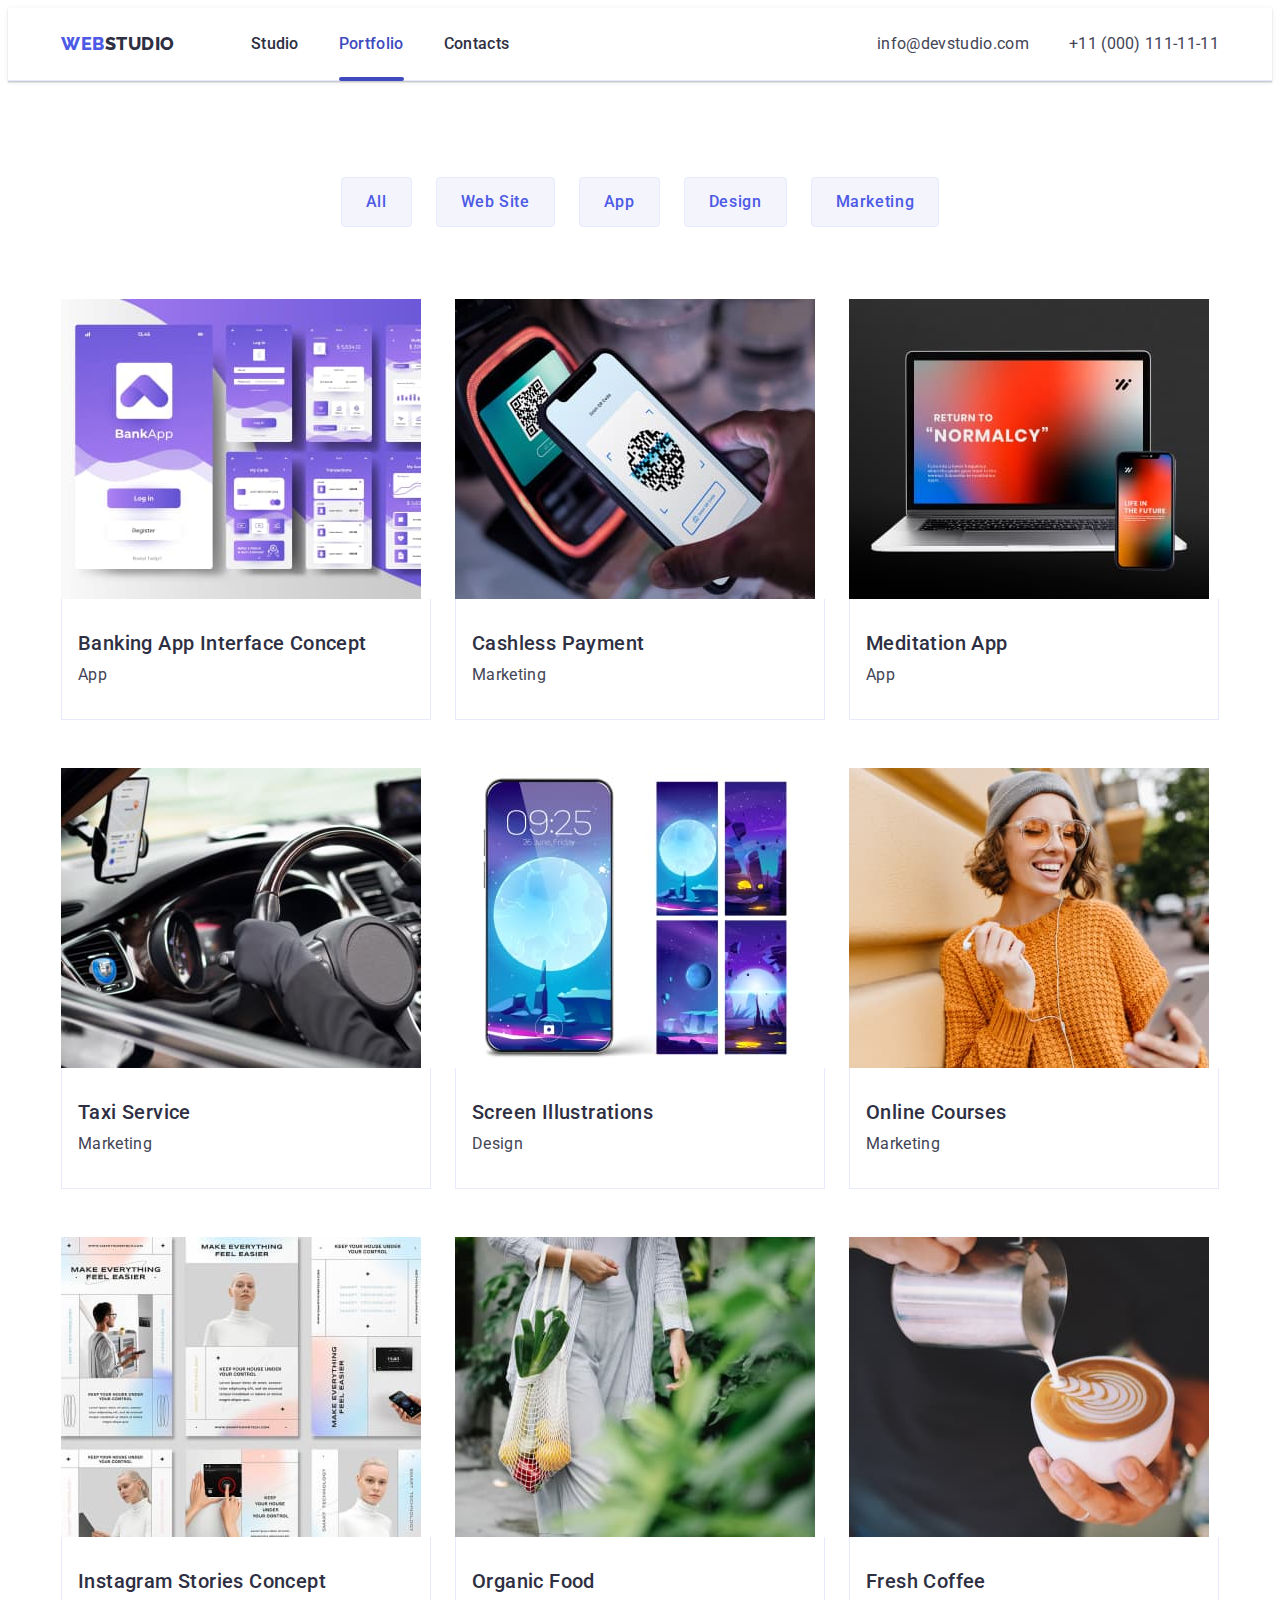
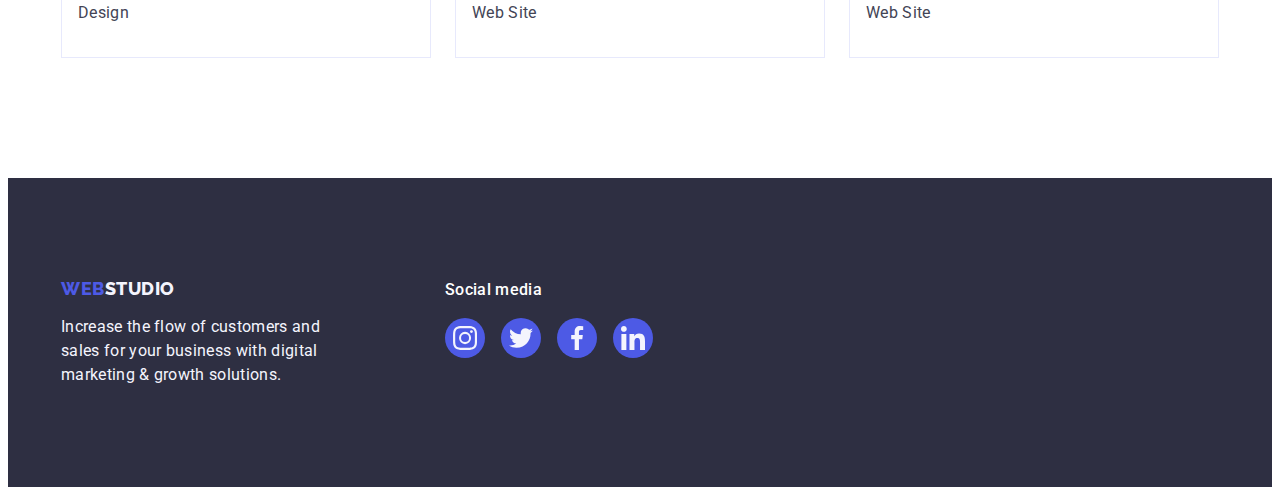
==== portfolio.html @ 762cbf44 "Initial commit" ====
<!DOCTYPE html>
<html lang="en">
	<head>
		<meta charset="UTF-8" />
		<meta http-equiv="X-UA-Compatible" content="IE=edge" />
		<meta name="viewport" content="width=device-width, initial-scale=1.0" />
		<title>WebStudio</title>
		<link rel="preconnect" href="https://fonts.googleapis.com" />
		<link rel="preconnect" href="https://fonts.gstatic.com" crossorigin />
		<link
			href="https://fonts.googleapis.com/css2?family=Raleway:wght@800&family=Roboto:wght@400;500;700&display=swap"
			rel="stylesheet"
		/>
		<link
			rel="stylesheet"
			href="https://cdnjs.cloudflare.com/ajax/libs/modern-normalize/1.1.0/modern-normalize.min.css"
			integrity="sha512-wpPYUAdjBVSE4KJnH1VR1HeZfpl1ub8YT/NKx4PuQ5NmX2tKuGu6U/JRp5y+Y8XG2tV+wKQpNHVUX03MfMFn9Q=="
			crossorigin="anonymous"
			referrerpolicy="no-referrer"
		/>
		<link rel="stylesheet" href="./css/styles.css" />
	</head>
	<body class="body">
		<!-------------------------- HEADER ----------------------->
		<header class="header">
			<div class="conteiner header-conteiner">
				<nav class="header-navigation">
					<a class="header-logo link" href="./index.html"
						>Web<span class="studio" style="color: #2e2f42">Studio</span></a
					>
					<ul class="header-list list">
						<li class="header-item">
							<a class="header-link text link" href="./index.html">Studio</a>
						</li>
						<li class="header-item">
							<a class="header-link text link current" href="./portfolio.html"
								>Portfolio</a
							>
						</li>
						<li class="header-item">
							<a class="header-link text link" href="">Contacts</a>
						</li>
					</ul>
				</nav>
				<address class="header-contacts">
					<ul class="contacts-list list">
						<li class="contacts-item">
							<a
								class="contacts-link text link"
								href="mailto:info@devstudio.com"
								>info@devstudio.com</a
							>
						</li>
						<li class="contacts-item">
							<a class="contacts-link text link" href="tel:+110001111111"
								>+11 (000) 111-11-11</a
							>
						</li>
					</ul>
				</address>
			</div>
		</header>
		<!-------------------------- MAIN --------------------------->
		<main>
			<section class="portfolio">
				<div class="conteiner">
					<h1 class="visually-hidden">Portfolio WebStudio</h1>
					<ul class="filters-list list">
						<li class="filters-item">
							<button type="button" class="filters-btn">All</button>
						</li>
						<li class="filters-item button">
							<button type="button" class="filters-btn">Web Site</button>
						</li>
						<li class="filters-item button">
							<button type="button" class="filters-btn">App</button>
						</li>
						<li class="filters-item button">
							<button type="button" class="filters-btn">Design</button>
						</li>
						<li class="filters-item button">
							<button type="button" class="filters-btn">Marketing</button>
						</li>
					</ul>
					<ul class="projects-list list">
						<li class="projects-item">
							<a class="projects-link link" href="">
								<div class="projects-link-img-wrapper">
									<img
										class="projects-foto"
										src="./images/banking-app.jpg"
										alt="banking app"
										width="360"
										height="300"
									/>
									<p class="overlay text">
										14 Stylish and User-Friendly App Design Concepts · Task
										Manager App · Calorie Tracker App · Exotic Fruit Ecommerce
										App · Cloud Storage App
									</p>
								</div>
								<div class="projects-card">
									<h2 class="projects-title subtitle">
										Banking App Interface Concept
									</h2>
									<p class="projects-text text">App</p>
								</div>
							</a>
						</li>
						<li class="projects-item">
							<a class="projects-link link" href="">
								<div class="projects-link-img-wrapper">
									<img
										src="./images/cashless-payment.jpg"
										alt="cashless payment"
										width="360"
										height="300"
									/>
									<p class="overlay text">
										14 Stylish and User-Friendly App Design Concepts · Task
										Manager App · Calorie Tracker App · Exotic Fruit Ecommerce
										App · Cloud Storage App
									</p>
								</div>
								<div class="projects-card">
									<h2 class="projects-title subtitle">Cashless Payment</h2>
									<p class="projects-text text">Marketing</p>
								</div>
							</a>
						</li>
						<li class="projects-item">
							<a class="projects-link link" href="">
								<div class="projects-link-img-wrapper">
									<img
										src="./images/meditation-app.jpg"
										alt="meditation app"
										width="360"
										height="300"
									/>
									<p class="overlay text">
										14 Stylish and User-Friendly App Design Concepts · Task
										Manager App · Calorie Tracker App · Exotic Fruit Ecommerce
										App · Cloud Storage App
									</p>
								</div>
								<div class="projects-card">
									<h2 class="projects-title subtitle">Meditation App</h2>
									<p class="projects-text text">App</p>
								</div>
							</a>
						</li>
						<li class="projects-item">
							<a class="projects-link link" href="">
								<div class="projects-link-img-wrapper">
									<img
										src="./images/taxi-service.jpg"
										alt="marketing"
										width="360"
										height="300"
									/>
									<p class="overlay text">
										14 Stylish and User-Friendly App Design Concepts · Task
										Manager App · Calorie Tracker App · Exotic Fruit Ecommerce
										App · Cloud Storage App
									</p>
								</div>
								<div class="projects-card">
									<h2 class="projects-title subtitle">Taxi Service</h2>
									<p class="projects-text text">Marketing</p>
								</div>
							</a>
						</li>
						<li class="projects-item">
							<a class="projects-link link" href="">
								<div class="projects-link-img-wrapper">
									<img
										src="./images/screen-illustrations.jpg"
										alt="screen illustrations"
										width="360"
										height="300"
									/>
									<p class="overlay text">
										14 Stylish and User-Friendly App Design Concepts · Task
										Manager App · Calorie Tracker App · Exotic Fruit Ecommerce
										App · Cloud Storage App
									</p>
								</div>
								<div class="projects-card">
									<h2 class="projects-title subtitle">Screen Illustrations</h2>
									<p class="projects-text text">Design</p>
								</div>
							</a>
						</li>
						<li class="projects-item">
							<a class="projects-link link" href="">
								<div class="projects-link-img-wrapper">
									<img
										src="./images/online-courses.jpg"
										alt="online courses"
										width="360"
										height="300"
									/>
									<p class="overlay text">
										14 Stylish and User-Friendly App Design Concepts · Task
										Manager App · Calorie Tracker App · Exotic Fruit Ecommerce
										App · Cloud Storage App
									</p>
								</div>
								<div class="projects-card">
									<h2 class="projects-title subtitle">Online Courses</h2>
									<p class="projects-text text">Marketing</p>
								</div>
							</a>
						</li>
						<li class="projects-item">
							<a class="projects-link link" href="">
								<div class="projects-link-img-wrapper">
									<img
										src="./images/instagram-stories.jpg"
										alt="instagram stories"
										width="360"
										height="300"
									/>
									<p class="overlay text">
										14 Stylish and User-Friendly App Design Concepts · Task
										Manager App · Calorie Tracker App · Exotic Fruit Ecommerce
										App · Cloud Storage App
									</p>
								</div>
								<div class="projects-card">
									<h2 class="projects-title subtitle">
										Instagram Stories Concept
									</h2>
									<p class="projects-text text">Design</p>
								</div>
							</a>
						</li>
						<li class="projects-item">
							<a class="projects-link link" href="">
								<div class="projects-link-img-wrapper">
									<img
										src="./images/organic-food.jpg"
										alt="organic food"
										width="360"
										height="300"
									/>
									<p class="overlay text">
										14 Stylish and User-Friendly App Design Concepts · Task
										Manager App · Calorie Tracker App · Exotic Fruit Ecommerce
										App · Cloud Storage App
									</p>
								</div>
								<div class="projects-card">
									<h2 class="projects-title subtitle">Organic Food</h2>
									<p class="projects-text text">Web Site</p>
								</div>
							</a>
						</li>
						<li class="projects-item">
							<a class="projects-link link" href="">
								<div class="projects-link-img-wrapper">
									<img
										src="./images/fresh-coffee.jpg"
										alt="fresh coffee"
										width="360"
										height="300"
									/>
									<p class="overlay text">
										14 Stylish and User-Friendly App Design Concepts · Task
										Manager App · Calorie Tracker App · Exotic Fruit Ecommerce
										App · Cloud Storage App
									</p>
								</div>
								<div class="projects-card">
									<h2 class="projects-title subtitle">Fresh Coffee</h2>
									<p class="projects-text text">Web Site</p>
								</div>
							</a>
						</li>
					</ul>
				</div>
			</section>
		</main>

		<!------------------------- FOOTER ------------------------->
		<footer class="footer">
			<div class="conteiner footer-conteiner">
				<div class="footer-logo-box">
					<a class="footer-logo link" href=""
						>Web<span class="studio" style="color: #f4f4fd">Studio</span></a
					>
					<p class="footer-text text">
						Increase the flow of customers and sales for your business with
						digital marketing & growth solutions.
					</p>
				</div>
				<div class="footer-soc-wrap">
					<p class="footer-subtitle">Social media</p>
					<ul class="footer-soc-list list">
						<li class="footer-soc-item">
							<a class="footer-soc-link link" href="">
								<svg class="footer-soc-icon" width="24" height="24">
									<use href="./images/icons.svg#icon-instagram"></use>
								</svg>
							</a>
						</li>
						<li class="footer-soc-item">
							<a class="footer-soc-link link" href="">
								<svg class="footer-soc-icon" width="24" height="24">
									<use href="./images/icons.svg#icon-twitter"></use>
								</svg>
							</a>
						</li>
						<li class="footer-soc-item">
							<a class="footer-soc-link link" href="">
								<svg class="footer-soc-icon" width="24" height="24">
									<use href="./images/icons.svg#icon-facebook"></use>
								</svg>
							</a>
						</li>
						<li class="footer-soc-item">
							<a class="footer-soc-link link" href="">
								<svg class="footer-soc-icon" width="24" height="24">
									<use href="./images/icons.svg#icon-linkedin"></use>
								</svg>
							</a>
						</li>
					</ul>
				</div>
			</div>
		</footer>
	</body>
</html>
---- css/styles.css ----
:root {
	--main-text-color: #2e2f42;
	--second-text-color: #434455;
	--subtle-text-color: #8e8f99;
	--primary-state-color: #4d5ae5;
	--pressed-state-color: #404bbf;
	--main-bgr-color: #ffffff;
	--second-bgr-color: #f4f4fd;
	--bg-gradient: linear-gradient(rgba(46, 47, 66, 0.7), rgba(46, 47, 66, 0.7));
	--typical-transitions: 250ms cubic-bezier(0.4, 0, 0.2, 1);
}

p,
h1,
h2,
h3,
h4,
h5,
h6 {
	margin: 0;
}
ul {
	margin: 0;
	padding-left: 0;
}

button {
	cursor: pointer;
}

address {
	font-style: normal;
}

img {
	display: block;
	max-width: 100%;
	height: auto;
}

body {
	font-family: "Roboto", sans-serif;
}
.body {
	color: var(--second-text-color);
	background-color: var(--main-bgr-color);
}

.list {
	list-style: none;
}

.link {
	text-decoration: none;
}

.no-scroll {
	overflow: hidden;
}

.conteiner {
	width: 1158px;
	padding: 0 15px;
	margin: 0 auto;
	/* outline: 2px solid red; */
}

.visually-hidden {
	position: absolute;
	width: 1px;
	height: 1px;
	margin: -1px;
	border: 0;
	padding: 0;
	white-space: nowrap;
	clip-path: inset(100%);
	clip: rect(0 0 0 0);
	overflow: hidden;
}

.button {
	font-family: "Roboto", sans-serif;
	font-weight: 500;
	font-size: 16px;
	line-height: 1.5;
	letter-spacing: 0.04em;
	display: flex;
	align-items: center;
	border-radius: 4px;
}
.title {
	font-weight: 700;
	font-size: 36px;
	line-height: 1.11;
	text-align: center;
	letter-spacing: 0.02em;
	text-transform: capitalize;
}
.subtitle {
	font-weight: 500;
	font-size: 20px;
	line-height: 1.2;
	letter-spacing: 0.02em;
}
.text {
	font-size: 16px;
	line-height: 1.5;
	letter-spacing: 0.02em;
}
.modal-text {
	font-size: 12px;
	line-height: 1.17;
	letter-spacing: 0.04em;
}

.section {
	padding-top: 120px;
	padding-bottom: 120px;
}

/** ------------- HEADER ------------ */

.header {
	background-color: var(--main-bgr-color);
	border-bottom: 1px solid #e7e9fc;
	box-shadow: 0px 2px 1px rgba(46, 47, 66, 0.08),
		0px 1px 1px rgba(46, 47, 66, 0.16), 0px 1px 6px rgba(46, 47, 66, 0.08);
}
.header-conteiner {
	display: flex;
	align-items: center;
}
.header-navigation {
	display: flex;
	align-items: center;
	margin-right: auto;
}

.header-logo {
	font-family: "Raleway", sans-serif;
	font-weight: 800;
	font-size: 18px;
	line-height: 1.17;
	letter-spacing: 0.03em;
	text-transform: uppercase;
	text-decoration: none;
	color: var(--primary-state-color);
	margin-right: 76px;
	padding-top: 24px;
	padding-bottom: 24px;
	display: block;
}
.header-list {
	display: flex;
	gap: 40px;
}

.header-item::after {
}
.current {
	position: relative;
}

.header-link.current {
	color: var(--pressed-state-color);
}
.current::after {
	content: "";
	position: absolute;
	left: 0;
	bottom: -1px;
	width: 100%;
	height: 4px;
	border-radius: 2px;
	background-color: var(--pressed-state-color);
}

.header-link {
	font-weight: 500;
	color: var(--main-text-color);
	padding-top: 24px;
	padding-bottom: 24px;
	display: block;
	transition: color var(--typical-transitions);
}

.header-link:is(:hover, :focus) {
	color: var(--pressed-state-color);
}

.header-contacts {
	font-style: normal;
}

.contacts-list {
	display: flex;
	gap: 40px;
}

.contacts-link {
	color: var(--second-text-color);
	padding-top: 24px;
	padding-bottom: 24px;
	display: block;
	transition: color var(--typical-transitions);
}
.contacts-link:is(:hover, :focus) {
	color: var(--pressed-state-color);
}

/** -------------HERO-------------- */

.hero {
	background-color: var(--main-text-color);
	background-image: var(--bg-gradient), url(../images/people-office.jpg);
	background-repeat: no-repeat;
	background-position: center;
	background-size: cover;
	max-width: 1440px;
	padding: 188px 0;
	margin-right: auto;
	margin-left: auto;
}
.hero-conteiner {
}

.hero-title {
	font-weight: 700;
	font-size: 56px;
	line-height: 1.07;
	letter-spacing: 0.02em;
	color: var(--main-bgr-color);
	max-width: 496px;
	text-align: center;
	margin: 0 auto;
	margin-bottom: 48px;
}

.hero-btn {
	color: var(--main-bgr-color);
	margin: 0 auto;
	padding: 16px 32px;
	background-color: var(--primary-state-color);
	border: 1px solid transparent;
	box-shadow: 0 4px 4px rgba(0, 0, 0, 0.15);
	transition: background-color var(--typical-transitions);
}

.hero-btn:is(:hover, :focus) {
	background-color: var(--pressed-state-color);
}
/** --------------- ABOUT ----------------- */

.about {
	padding-top: 120px;
}

.about-list {
	display: flex;
	gap: 24px;
}
.about-item {
	flex-basis: calc((100% -24px) / 4);
	width: 264px;
	border-radius: 4px;
}
.about-backgr {
	display: flex;
	justify-content: center;
	align-items: center;
	height: 112px;
	border-radius: 4px;
	background-color: #f4f4fd;
	margin-bottom: 8px;
}

.about-subtitle {
	color: var(--main-text-color);
	margin-bottom: 8px;
}
.about-subtitle {
}

.about-text {
	color: var(--second-text-color);
}

/** ------------ WHAT ARE WE DOING -------------- */
.work {
}
.work-title {
	color: var(--main-text-color);
	margin-bottom: 72px;
}
.work-list {
	display: flex;
	gap: 24px;
}
.work-item {
	display: block;
	flex-basis: calc((100% - 48px) / 3);
}

/** --------------- OUR TEAM ----------------- */

.team {
	background: var(--second-bgr-color);
}
.team-title {
	color: #2e2f42;
	margin-bottom: 72px;
}
.team-list {
	display: flex;
	gap: 24px;
}

.team-item {
	background: var(--main-bgr-color);
	flex-basis: calc((100% - 72px) / 4);
	padding-bottom: 32px;
	border-radius: 0px 0px 4px 4px;
	box-shadow: 0px 1px 6px rgba(46, 47, 66, 0.08),
		0px 1px 1px rgba(46, 47, 66, 0.16), 0px 2px 1px rgba(46, 47, 66, 0.08);
}
.team-subtitle {
	text-align: center;
	color: var(--main-text-color);
	margin-top: 32px;
	margin-bottom: 8px;
}
.team-text {
	text-align: center;
	color: var(--second-text-color);
	margin-bottom: 8px;
}
.team-soc-list {
	display: flex;
	justify-content: center;
	gap: 24px;
}

.team-soc-item {
	width: 40px;
	height: 40px;
}
.team-soc-link {
	width: 100%;
	height: 100%;
	border-radius: 50%;
	background-color: var(--primary-state-color);
	display: flex;
	align-items: center;
	justify-content: center;
	color: rgba(244, 244, 253, 1);
	transition: background-color var(--typical-transitions);
}

.team-soc-icon {
	fill: currentColor;
}

.team-soc-link:is(:hover, :focus) {
	background-color: var(--pressed-state-color);
}
/** -------------------- CUSTOMERS ------------------------- */
.customers {
}

.customers-title {
	margin-bottom: 72px;
}

.customers-list {
	display: flex;
	gap: 24px;
}
.customers-item {
	width: calc((100% -120px) / 6);
}
.customers-link {
	display: flex;
	justify-content: center;
	align-items: center;
	border: 1px solid #8e8f99;
	color: #8e8f99;
	border-radius: 4px;
	width: 168px;
	height: 88px;
	cursor: pointer;
	transition: border-color var(--typical-transitions),
		color var(--typical-transitions);
}
.customers-icon {
	fill: currentColor;
}

.customers-link:is(:hover, :focus) {
	border-color: var(--primary-state-color);
	color: var(--pressed-state-color);
}
.icon-logo {
}
/** --------------- FOOTER ----------------- */

.footer {
	background: var(--main-text-color);
	padding: 100px 0;
}
.footer-conteiner {
	display: flex;
	gap: 120px;
}
.footer-logo-box {
}
.footer-logo {
	font-family: "Raleway", sans-serif;
	font-weight: 800;
	font-size: 18px;
	line-height: 1.17;
	letter-spacing: 0.03em;
	text-transform: uppercase;
	color: var(--primary-state-color);
	margin-bottom: 16px;
	display: inline-block;
}

.footer-text {
	color: var(--second-bgr-color);
	max-width: 264px;
}

.footer-soc-wrap {
}
.footer-subtitle {
	font-weight: 500;
	font-size: 16px;
	line-height: 1.5;
	letter-spacing: 0.02em;
	color: var(--main-bgr-color);
	margin-bottom: 16px;
}

.footer-soc-list {
	display: flex;
	gap: 16px;
}
.footer-soc-item {
	width: 40px;
	height: 40px;
}
.footer-soc-link {
	width: 100%;
	height: 100%;
	border-radius: 50%;
	background-color: var(--primary-state-color);
	display: flex;
	align-items: center;
	justify-content: center;
	color: rgba(244, 244, 253, 1);
	transition: background-color var(--typical-transitions);
}
.footer-soc-icon {
	fill: currentColor;
}
.footer-soc-link:is(:hover, :focus) {
	background-color: #31d0aa;
}

/** --------------- PORTFOLIO ----------------- */
.portfolio {
	padding-top: 96px;
	padding-bottom: 120px;
}

.filters-list {
	display: flex;
	flex-wrap: wrap;
	justify-content: center;
	gap: 24px;
	margin-bottom: 72px;
}
.filters-item {
}

.filters-btn {
	font-family: "Roboto", sans-serif;
	font-weight: 500;
	font-size: 16px;
	line-height: 1.5;
	align-items: center;
	letter-spacing: 0.04em;
	padding: 12px 24px;
	cursor: pointer;
	color: var(--primary-state-color);
	background: var(--second-bgr-color);
	border: 1px solid #e7e9fc;
	border-radius: 4px;
	transition: color var(--typical-transitions),
		background-color var(--typical-transitions),
		border var(--typical-transitions), box-shadow var(--typical-transitions),
		border-radius var(--typical-transitions);
}
.filters-btn:is(:hover, :focus) {
	color: var(--main-bgr-color);
	background-color: var(--pressed-state-color);
	border: 1px solid transparent;
	box-shadow: 0px 4px 4px rgba(0, 0, 0, 0.15);
	border-radius: 4px;
}
.projects-list {
	display: flex;
	flex-wrap: wrap;
	gap: 48px 24px;
}

.projects-item {
	flex-basis: calc((100% - 48px) / 3);
}

.projects-link {
	display: block;
	transition: box-shadow var(--typical-transitions);
}

.projects-link:is(:hover, :focus) {
	box-shadow: 0px 1px 6px rgba(46, 47, 66, 0.08),
		0px 1px 1px rgba(46, 47, 66, 0.16), 0px 2px 1px rgba(46, 47, 66, 0.08);
}

.projects-link-img-wrapper {
	position: relative;
	overflow: hidden;
}
.overlay {
	position: absolute;
	top: 0;
	left: 0;
	width: 100%;
	height: 100%;
	transform: translate(0, 100%);
	transition: transform var(--typical-transitions);

	color: var(--second-bgr-color);
	padding: 40px 32px;
	background-color: var(--primary-state-color);
}

.projects-link:is(:hover, :focus) .overlay {
	transform: translate(0, 0);
}

.projects-card {
	padding-top: 32px;
	padding-bottom: 32px;
	padding-left: 16px;
	border: 1px solid #e7e9fc;
	border-top: none;
}
.projects-foto {
}
.projects-title {
	color: var(--main-text-color);
	margin-bottom: 8px;
}
.projects-text {
	color: var(--second-text-color);
}

/**-------------------- MODAL -------------------------*/

.is-hidden {
	opacity: 0;
	visibility: hidden;
	pointer-events: none;
}

.backdrop {
	width: 100%;
	height: 100%;
	position: fixed;
	top: 0;
	left: 0;
	background: rgba(46, 47, 66, 0.4);
	display: flex;
	align-items: center;
	justify-content: center;
	opacity: 1;
	transition: opacity var(--typical-transitions),
		visibility var(--typical-transitions);
}

.modal {
	width: 408px;
	height: 576px;
	background-color: #fcfcfc;
	border-radius: 4px;
	position: absolute;
	top: 50%;
	left: 50%;
	transform: translate(-50%, -50%) scale(1);
	transition: transform var(--typical-transitions);
	padding: 24px;
}
.backdrop.is-hidden .modal {
	transform: translate(-50%, -50%) scale(0);
}

.modal-close-btn {
	width: 24px;
	height: 24px;
	border: 1px solid rgba(0, 0, 0, 0.1);
	background: #e7e9fc;
	border-radius: 50%;
	display: block;
	margin-left: auto;
	color: var(--main-text-color);
	transition: color var(--typical-transitions),
		background var(--typical-transitions), border var(--typical-transitions);
}
.close-btn-icon {
	fill: currentColor;
}
.modal-close-btn:is(:hover, :focus) {
	color: var(--main-bgr-color);
	background: var(--pressed-state-color);
	border: var(--pressed-state-color);
}

.modal-active {
	opacity: 1;
	pointer-events: all;
}
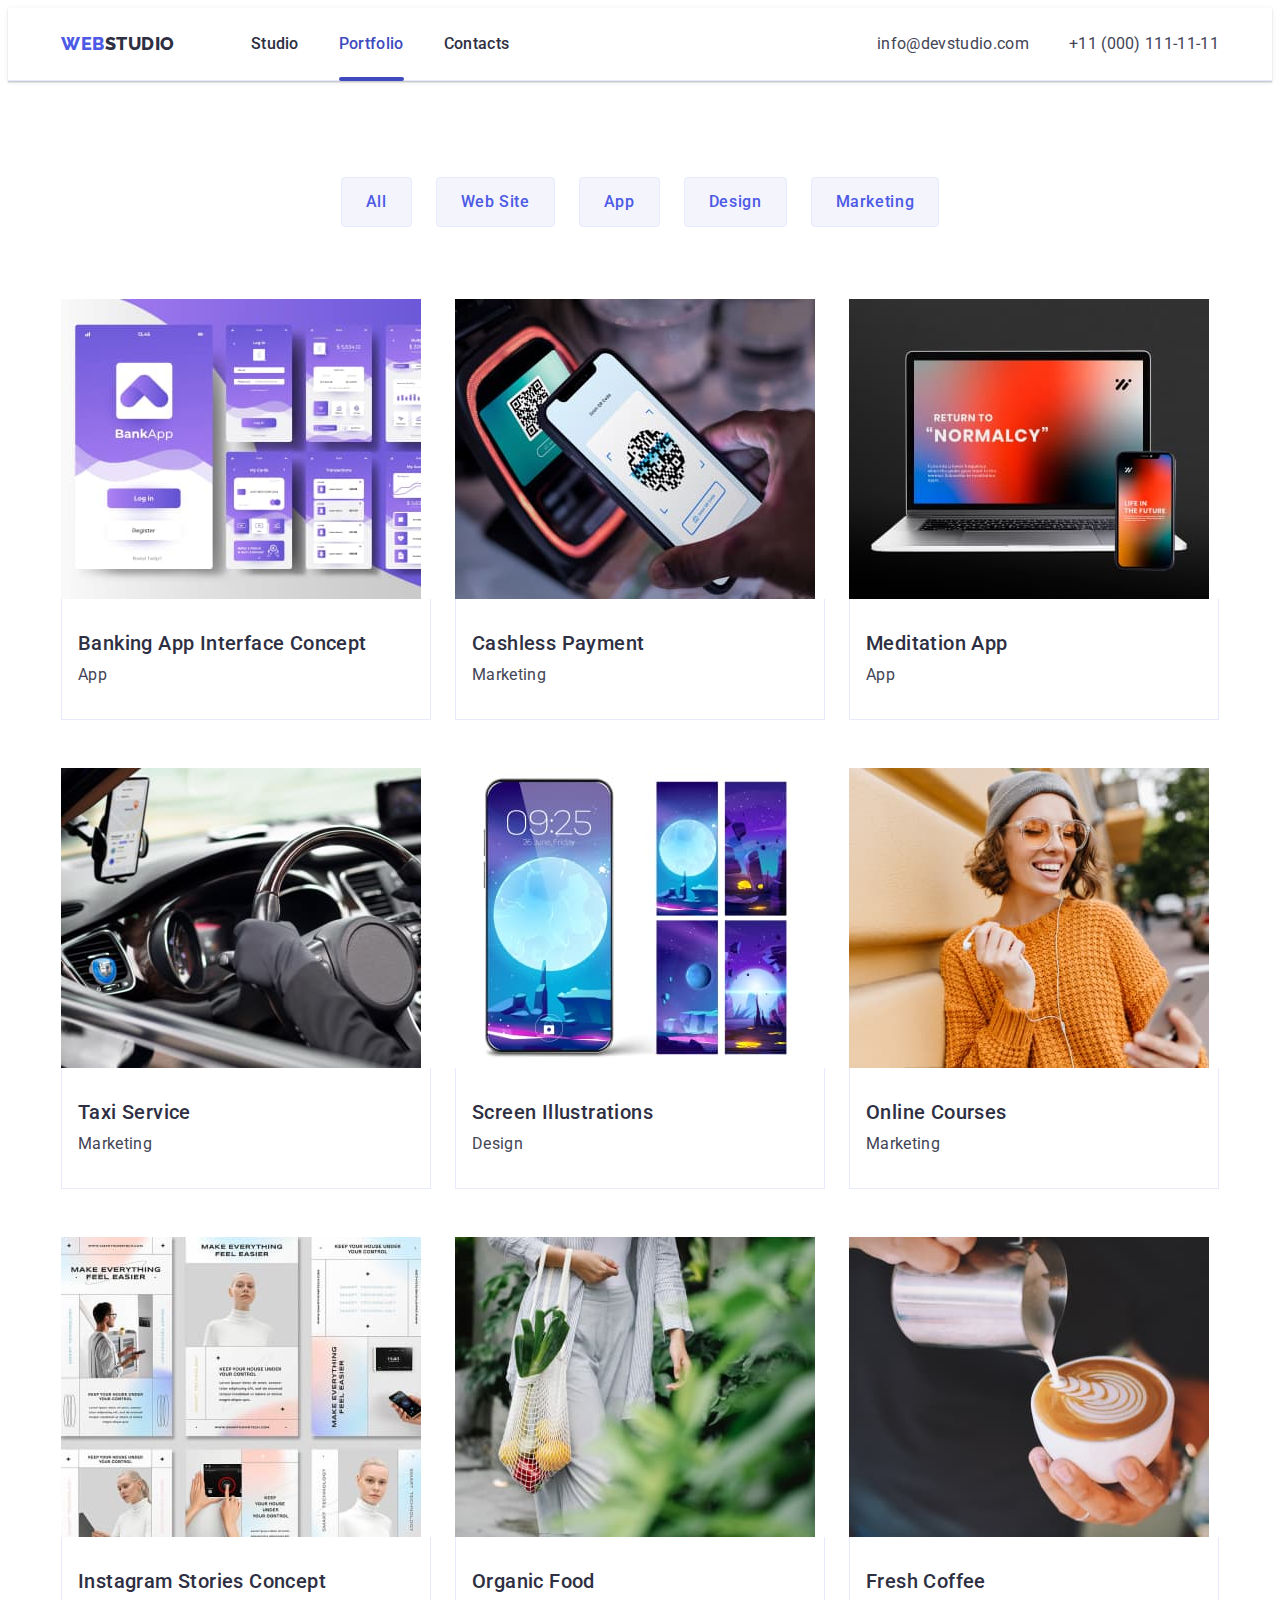
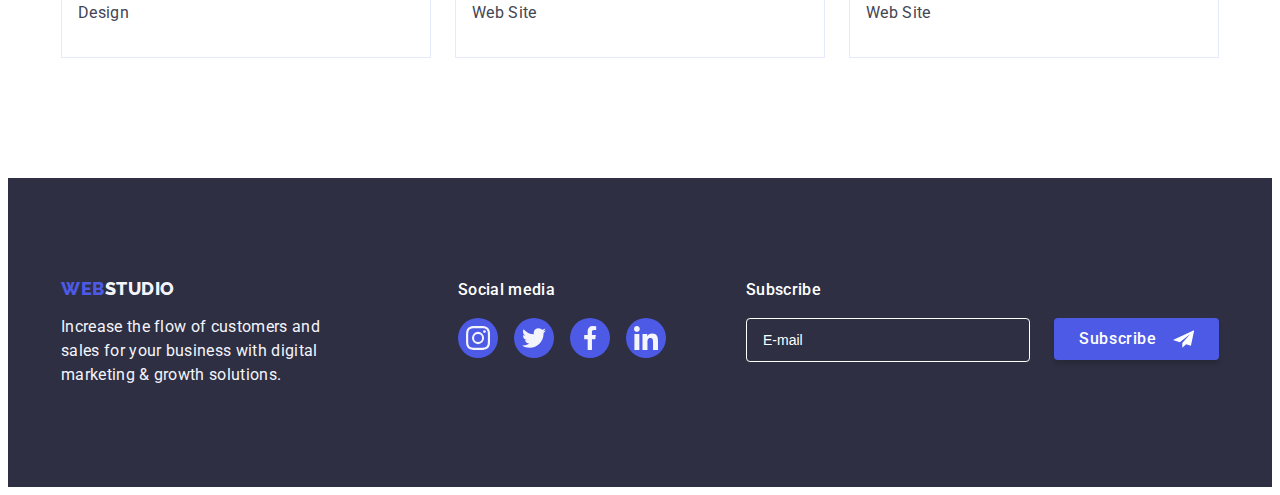
==== commit f0fa36f5: "footer" ====
--- a/portfolio.html
+++ b/portfolio.html
@@ -327,6 +327,28 @@
 						</li>
 					</ul>
 				</div>
+				<div class="subscribe">
+					<p class="footer-subtitle">Subscribe</p>
+					<form class="subscribe-form">
+						<div class="subscribe-wrap">
+							<input
+								class="subscribe-input"
+								name="subscribe-email"
+								id="subscribe-email"
+								type="email"
+								placeholder="E-mail"
+							/>
+						</div>
+						<div class="input-btn">
+							<button type="submit" class="subscribe-btn button">
+								Subscribe
+								<svg class="subscribe-icon" width="24" height="24">
+									<use href="./images/icons.svg#icon-send"></use>
+								</svg>
+							</button>
+						</div>
+					</form>
+				</div>
 			</div>
 		</footer>
 	</body>
--- a/css/styles.css
+++ b/css/styles.css
@@ -409,9 +409,9 @@
 }
 .footer-conteiner {
 	display: flex;
-	gap: 120px;
 }
 .footer-logo-box {
+	margin-right: 120px;
 }
 .footer-logo {
 	font-family: "Raleway", sans-serif;
@@ -427,10 +427,11 @@
 
 .footer-text {
 	color: var(--second-bgr-color);
-	max-width: 264px;
+	min-width: 264px;
 }
 
 .footer-soc-wrap {
+	margin-right: 80px;
 }
 .footer-subtitle {
 	font-weight: 500;
@@ -465,6 +466,64 @@
 }
 .footer-soc-link:is(:hover, :focus) {
 	background-color: #31d0aa;
+}
+
+.subscribe {
+}
+.subscribe-form {
+	display: flex;
+	gap: 24px;
+}
+
+.subscribe-wrap {
+	width: 284px;
+}
+
+.subscribe-input {
+	width: 264px;
+	height: 40px;
+	background-color: transparent;
+	border: 1px solid #ffffff;
+	border-radius: 4px;
+	padding-left: 16px;
+	font-size: 14px;
+	color: #ffffff;
+	font-weight: 400;
+	line-height: 2;
+}
+.subscribe-input::placeholder {
+	color: #ffffff;
+}
+.subscribe-input:focus {
+	border-color: var(--primary-state-color);
+}
+
+.input-btn {
+	width: 100%;
+	height: 40px;
+}
+
+.subscribe-btn {
+	display: flex;
+	align-items: center;
+	justify-content: center;
+	text-align: center;
+	max-width: 165px;
+	padding: 8px 24px;
+	margin-left: 0;
+	color: var(--main-bgr-color);
+	border: 1px solid transparent;
+	background: var(--primary-state-color);
+	box-shadow: 0px 4px 4px rgba(0, 0, 0, 0.15);
+	transition: background-color var(--typical-transitions);
+}
+
+.subscribe-btn:is(:hover, :focus) {
+	background-color: var(--pressed-state-color);
+}
+.subscribe-icon {
+	margin-left: 16px;
+	fill: currentColor;
 }
 
 /** --------------- PORTFOLIO ----------------- */
@@ -582,9 +641,9 @@
 	top: 0;
 	left: 0;
 	background: rgba(46, 47, 66, 0.4);
-	display: flex;
-	align-items: center;
-	justify-content: center;
+	/* display: flex;
+	align-items: center;
+	justify-content: center; */
 	opacity: 1;
 	transition: opacity var(--typical-transitions),
 		visibility var(--typical-transitions);
@@ -592,7 +651,7 @@
 
 .modal {
 	width: 408px;
-	height: 576px;
+	min-height: 584px;
 	background-color: #fcfcfc;
 	border-radius: 4px;
 	position: absolute;
@@ -602,6 +661,7 @@
 	transition: transform var(--typical-transitions);
 	padding: 24px;
 }
+
 .backdrop.is-hidden .modal {
 	transform: translate(-50%, -50%) scale(0);
 }
@@ -615,6 +675,7 @@
 	display: block;
 	margin-left: auto;
 	color: var(--main-text-color);
+	margin-bottom: 24px;
 	transition: color var(--typical-transitions),
 		background var(--typical-transitions), border var(--typical-transitions);
 }
@@ -627,7 +688,128 @@
 	border: var(--pressed-state-color);
 }
 
-.modal-active {
-	opacity: 1;
-	pointer-events: all;
-}
+.modal-title {
+	font-weight: 500;
+	font-size: 16px;
+	line-height: 1.5;
+	letter-spacing: 0.02em;
+	color: var(--main-text-color);
+	text-align: center;
+	margin-bottom: 16px;
+}
+
+.modal-form {
+}
+
+.input-text {
+	display: inline-block;
+	margin-bottom: 4px;
+	color: var(--subtle-text-color);
+}
+
+.input-wrap {
+	margin-bottom: 4px;
+	position: relative;
+}
+/*? focus-within */
+
+/* .input-wrap:focus-within .modal-input {
+	border-color: var(--primary-state-color);
+}
+
+.input-wrap:focus-within .modal-icon {
+	fill: var(--primary-state-color);
+} */
+
+.modal-input {
+	width: 100%;
+	height: 40px;
+	border: 1px solid rgba(46, 47, 66, 0.4);
+	border-radius: 4px;
+	outline: transparent;
+	font-size: 14px;
+	padding-left: 38px;
+}
+
+.modal-input:focus {
+	border-color: var(--primary-state-color);
+}
+
+.modal-input:focus + .modal-icon {
+	fill: var(--primary-state-color);
+}
+
+.modal-field {
+}
+
+.modal-icon {
+	position: absolute;
+	left: 16px;
+	top: 50%;
+	transform: translateY(-50%);
+}
+
+.modal-textarea {
+	width: 100%;
+	height: 120px;
+	border: 1px solid rgba(46, 47, 66, 0.4);
+	border-radius: 4px;
+	outline: transparent;
+	font-size: 12px;
+	padding: 8px 16px;
+	resize: none;
+	margin-bottom: 14px;
+}
+
+.modal-textarea:focus {
+	border-color: var(--primary-state-color);
+}
+
+.modal-textarea::placeholder {
+	color: rgba(46, 47, 66, 0.4);
+}
+
+.check-text {
+	font-size: 12px;
+	display: flex;
+	align-items: center;
+}
+
+.check-text span {
+	width: 16px;
+	height: 16px;
+	border: 1px solid rgba(46, 47, 66, 0.4);
+	border-radius: 2px;
+	margin-right: 10px;
+	display: flex;
+	align-items: center;
+	justify-content: center;
+	fill: transparent;
+}
+
+.input-check:checked + .check-text span {
+	background-color: var(--pressed-state-color);
+	border: none;
+	fill: var(--second-bgr-color);
+}
+
+.modal-form-btn-wrapper {
+	display: flex;
+	justify-content: center;
+	margin-top: 24px;
+}
+
+.modal-form-btn {
+	width: 170px;
+	padding: 16px 32px;
+	justify-content: center;
+	color: var(--main-bgr-color);
+	border: 1px solid transparent;
+	background: var(--primary-state-color);
+	box-shadow: 0px 4px 4px rgba(0, 0, 0, 0.15);
+	transition: background-color var(--typical-transitions);
+}
+
+.modal-form-btn:is(:hover, :focus) {
+	background-color: var(--pressed-state-color);
+}
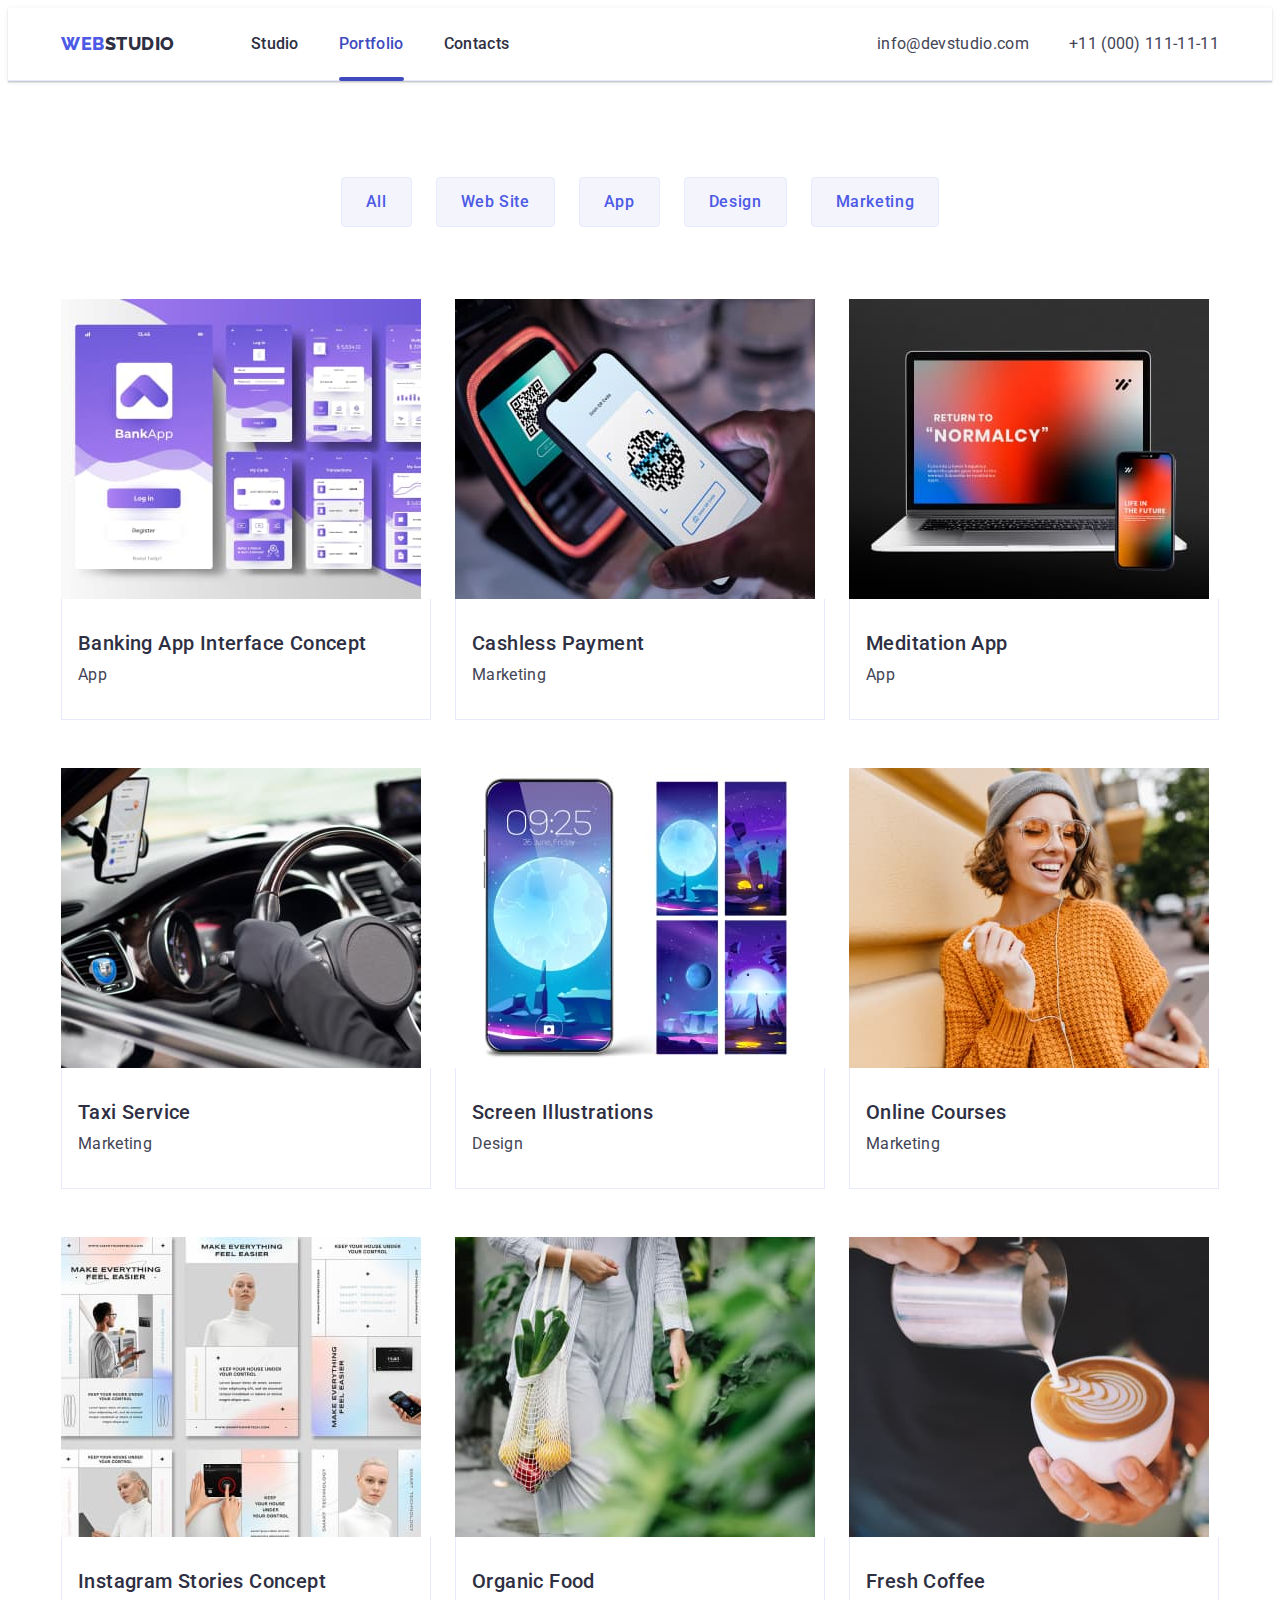
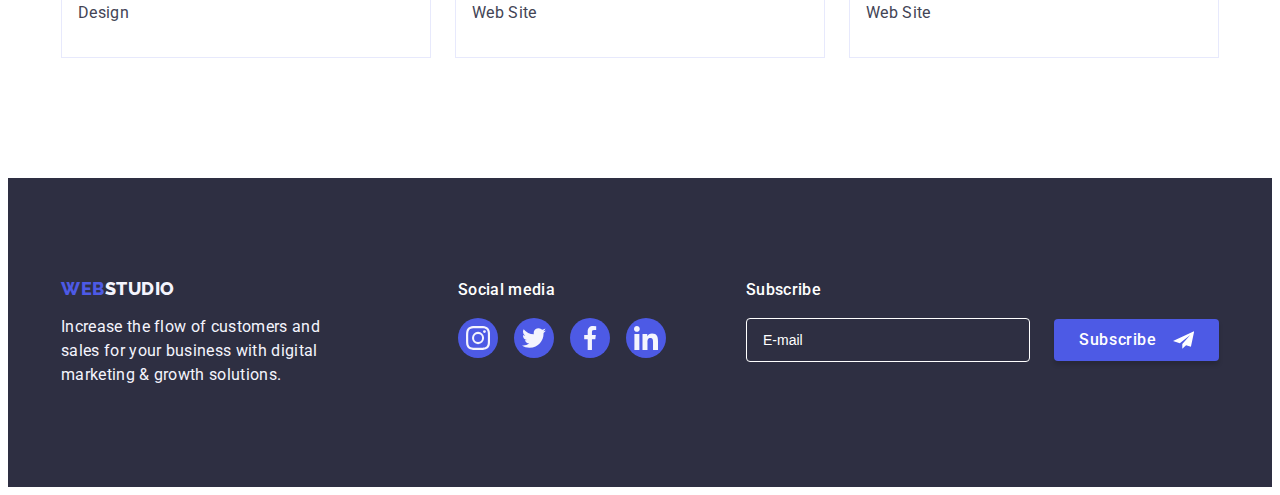
==== commit 0d11e14c: "correct" ====
--- a/portfolio.html
+++ b/portfolio.html
@@ -330,23 +330,19 @@
 				<div class="subscribe">
 					<p class="footer-subtitle">Subscribe</p>
 					<form class="subscribe-form">
-						<div class="subscribe-wrap">
-							<input
-								class="subscribe-input"
-								name="subscribe-email"
-								id="subscribe-email"
-								type="email"
-								placeholder="E-mail"
-							/>
-						</div>
-						<div class="input-btn">
-							<button type="submit" class="subscribe-btn button">
-								Subscribe
-								<svg class="subscribe-icon" width="24" height="24">
-									<use href="./images/icons.svg#icon-send"></use>
-								</svg>
-							</button>
-						</div>
+						<input
+							class="subscribe-input"
+							name="subscribe-email"
+							id="subscribe-email"
+							type="email"
+							placeholder="E-mail"
+						/>
+						<button type="submit" class="subscribe-btn button">
+							Subscribe
+							<svg class="subscribe-icon" width="24" height="24">
+								<use href="./images/icons.svg#icon-send"></use>
+							</svg>
+						</button>
 					</form>
 				</div>
 			</div>
--- a/css/styles.css
+++ b/css/styles.css
@@ -352,7 +352,7 @@
 	display: flex;
 	align-items: center;
 	justify-content: center;
-	color: rgba(244, 244, 253, 1);
+	color: var(--second-bgr-color);
 	transition: background-color var(--typical-transitions);
 }
 
@@ -472,6 +472,7 @@
 }
 .subscribe-form {
 	display: flex;
+	align-items: center;
 	gap: 24px;
 }
 
@@ -510,7 +511,6 @@
 	text-align: center;
 	max-width: 165px;
 	padding: 8px 24px;
-	margin-left: 0;
 	color: var(--main-bgr-color);
 	border: 1px solid transparent;
 	background: var(--primary-state-color);
@@ -659,7 +659,7 @@
 	left: 50%;
 	transform: translate(-50%, -50%) scale(1);
 	transition: transform var(--typical-transitions);
-	padding: 24px;
+	padding: 72px 24px 24px;
 }
 
 .backdrop.is-hidden .modal {
@@ -673,9 +673,10 @@
 	background: #e7e9fc;
 	border-radius: 50%;
 	display: block;
-	margin-left: auto;
 	color: var(--main-text-color);
-	margin-bottom: 24px;
+	position: absolute;
+	right: 24px;
+	top: 24px;
 	transition: color var(--typical-transitions),
 		background var(--typical-transitions), border var(--typical-transitions);
 }
@@ -700,15 +701,17 @@
 
 .modal-form {
 }
-
+.modal-field {
+	margin-bottom: 8px;
+}
 .input-text {
-	display: inline-block;
+	display: block;
 	margin-bottom: 4px;
 	color: var(--subtle-text-color);
 }
 
 .input-wrap {
-	margin-bottom: 4px;
+	color: var(--main-text-color);
 	position: relative;
 }
 /*? focus-within */
@@ -737,9 +740,6 @@
 
 .modal-input:focus + .modal-icon {
 	fill: var(--primary-state-color);
-}
-
-.modal-field {
 }
 
 .modal-icon {
@@ -747,9 +747,11 @@
 	left: 16px;
 	top: 50%;
 	transform: translateY(-50%);
+	fill: currentColor;
 }
 
 .modal-textarea {
+	display: block;
 	width: 100%;
 	height: 120px;
 	border: 1px solid rgba(46, 47, 66, 0.4);
@@ -758,10 +760,10 @@
 	font-size: 12px;
 	padding: 8px 16px;
 	resize: none;
-	margin-bottom: 14px;
 }
 
 .modal-textarea:focus {
+	display: block;
 	border-color: var(--primary-state-color);
 }
 
@@ -769,6 +771,9 @@
 	color: rgba(46, 47, 66, 0.4);
 }
 
+.modal-field-privacy {
+	margin-top: 16px;
+}
 .check-text {
 	font-size: 12px;
 	display: flex;
@@ -793,21 +798,17 @@
 	fill: var(--second-bgr-color);
 }
 
-.modal-form-btn-wrapper {
-	display: flex;
-	justify-content: center;
-	margin-top: 24px;
-}
-
 .modal-form-btn {
 	width: 170px;
 	padding: 16px 32px;
-	justify-content: center;
+	display: block;
+	margin: 0% auto;
 	color: var(--main-bgr-color);
 	border: 1px solid transparent;
 	background: var(--primary-state-color);
 	box-shadow: 0px 4px 4px rgba(0, 0, 0, 0.15);
 	transition: background-color var(--typical-transitions);
+	margin-top: 24px;
 }
 
 .modal-form-btn:is(:hover, :focus) {
